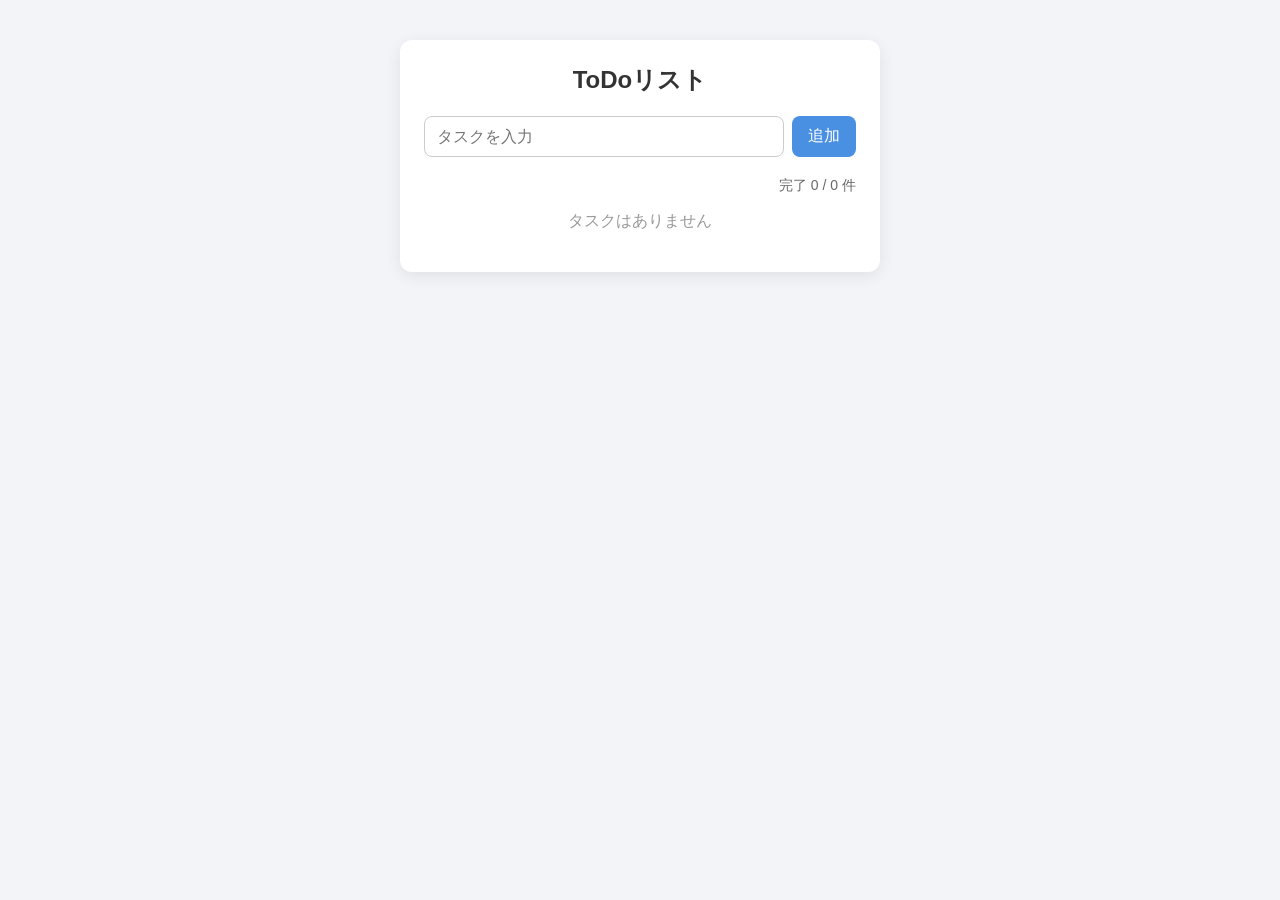
==== index.html @ fb139839 "ToDoリスト基本機能（追加・完了・削除）を実装" ====
<!DOCTYPE html>
<html lang="ja">
<head>
  <meta charset="UTF-8">
  <meta name="viewport" content="width=device-width, initial-scale=1.0">
  <title>ToDoリスト</title>
  <style>
    * {
      box-sizing: border-box;
    }

    body {
      margin: 0;
      padding: 40px 16px;
      font-family: "Hiragino Sans", "Noto Sans JP", "Yu Gothic", sans-serif;
      background: #f2f4f7;
      color: #333;
    }

    .container {
      max-width: 480px;
      margin: 0 auto;
      padding: 24px;
      background: #fff;
      border-radius: 12px;
      box-shadow: 0 4px 16px rgba(0, 0, 0, 0.08);
    }

    h1 {
      margin: 0 0 20px;
      font-size: 24px;
      text-align: center;
    }

    .form {
      display: flex;
      gap: 8px;
      margin-bottom: 20px;
    }

    .form input {
      flex: 1;
      padding: 10px 12px;
      font-size: 16px;
      border: 1px solid #ccc;
      border-radius: 8px;
      outline: none;
    }

    .form input:focus {
      border-color: #4a90e2;
    }

    .form button {
      padding: 10px 16px;
      font-size: 16px;
      color: #fff;
      background: #4a90e2;
      border: none;
      border-radius: 8px;
      cursor: pointer;
    }

    .form button:hover {
      background: #357abd;
    }

    .list {
      margin: 0;
      padding: 0;
      list-style: none;
    }

    .item {
      display: flex;
      align-items: center;
      justify-content: space-between;
      gap: 8px;
      padding: 12px;
      margin-bottom: 8px;
      background: #fff;
      border-radius: 8px;
      box-shadow: 0 1px 4px rgba(0, 0, 0, 0.1);
    }

    .item-text {
      flex: 1;
      cursor: pointer;
      word-break: break-all;
    }

    .item.done .item-text {
      color: #aaa;
      text-decoration: line-through;
    }

    .delete-btn {
      padding: 6px 10px;
      font-size: 14px;
      color: #fff;
      background: #e25c5c;
      border: none;
      border-radius: 6px;
      cursor: pointer;
    }

    .delete-btn:hover {
      background: #c94444;
    }

    .empty {
      color: #999;
      text-align: center;
    }

    .count {
      margin: 0 0 12px;
      font-size: 14px;
      color: #666;
      text-align: right;
    }
  </style>
</head>
<body>
  <div class="container">
    <h1>ToDoリスト</h1>

    <form class="form" id="todo-form">
      <input type="text" id="todo-input" placeholder="タスクを入力" autocomplete="off">
      <button type="submit">追加</button>
    </form>

    <p class="count" id="todo-count"></p>

    <ul class="list" id="todo-list"></ul>
  </div>

  <script>
    // タスクを管理する配列
    const todos = [];

    const form = document.getElementById("todo-form");
    const input = document.getElementById("todo-input");
    const list = document.getElementById("todo-list");
    const count = document.getElementById("todo-count");

    // 配列の内容をもとにリストを描画する
    function render() {
      list.innerHTML = "";

      // 完了件数 / 総件数
      const doneCount = todos.filter((todo) => todo.done).length;
      count.textContent = `完了 ${doneCount} / ${todos.length} 件`;

      if (todos.length === 0) {
        const empty = document.createElement("p");
        empty.className = "empty";
        empty.textContent = "タスクはありません";
        list.appendChild(empty);
        return;
      }

      todos.forEach((todo, index) => {
        const li = document.createElement("li");
        li.className = "item" + (todo.done ? " done" : "");

        const text = document.createElement("span");
        text.className = "item-text";
        text.textContent = todo.text;
        text.addEventListener("click", () => {
          todos[index].done = !todos[index].done;
          render();
        });

        const deleteBtn = document.createElement("button");
        deleteBtn.className = "delete-btn";
        deleteBtn.textContent = "削除";
        deleteBtn.addEventListener("click", () => {
          todos.splice(index, 1);
          render();
        });

        li.appendChild(text);
        li.appendChild(deleteBtn);
        list.appendChild(li);
      });
    }

    // タスクを追加する
    // <form> の submit イベントなので、追加ボタンでもEnterキーでも呼ばれる
    form.addEventListener("submit", (e) => {
      e.preventDefault();
      const text = input.value.trim();
      // 空欄やスペースだけの入力は追加しない
      if (text === "") return;

      todos.push({ text: text, done: false });
      input.value = "";
      render();
    });

    render();
  </script>
</body>
</html>
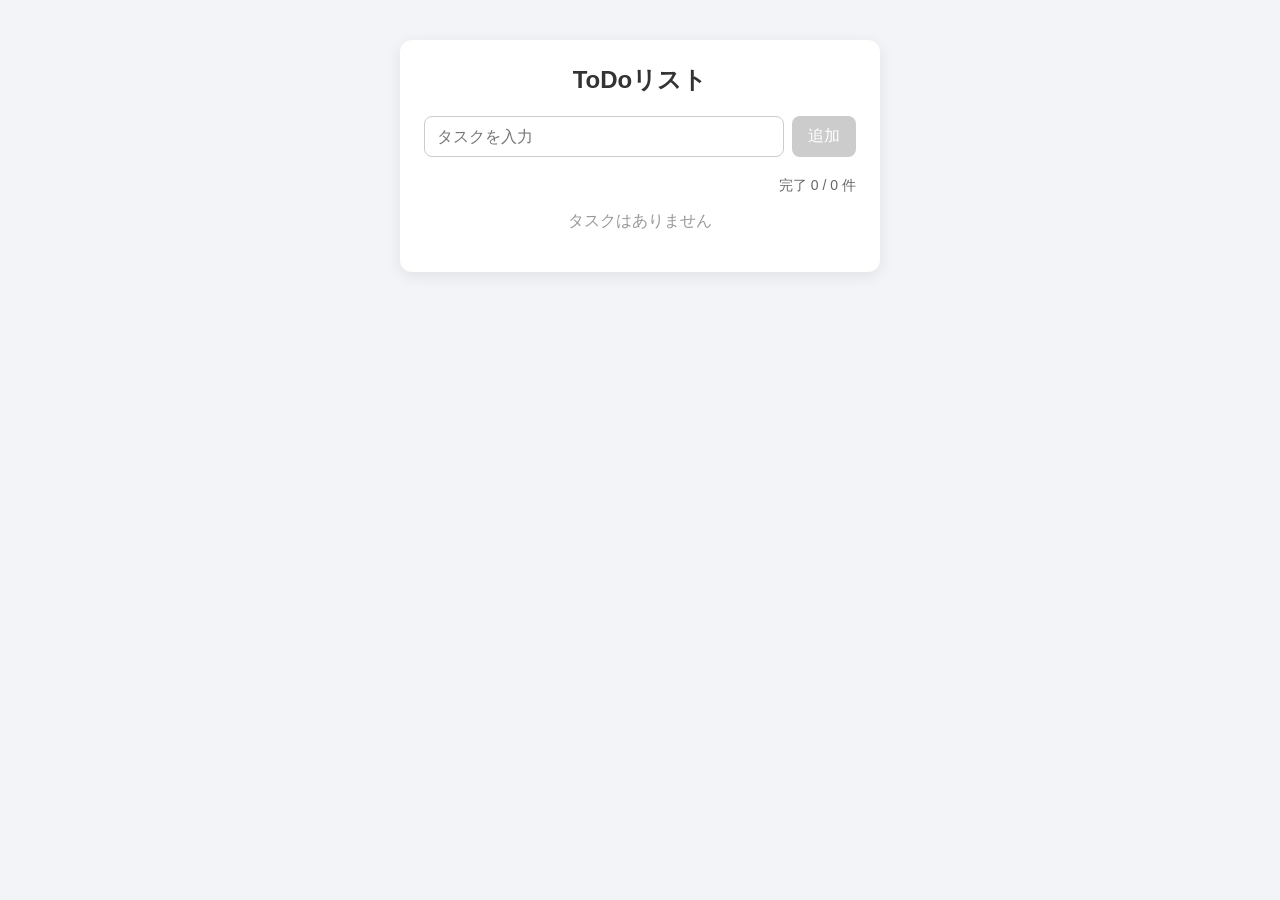
==== commit 8b2a4478: "空欄のときは追加ボタンを押せないようにした" ====
--- a/index.html
+++ b/index.html
@@ -63,6 +63,12 @@
 
     .form button:hover {
       background: #357abd;
+    }
+
+    /* 空欄のときは押せないことが分かるようにグレーにする */
+    .form button:disabled {
+      background: #ccc;
+      cursor: not-allowed;
     }
 
     .list {
@@ -127,7 +133,7 @@
 
     <form class="form" id="todo-form">
       <input type="text" id="todo-input" placeholder="タスクを入力" autocomplete="off">
-      <button type="submit">追加</button>
+      <button type="submit" id="add-btn" disabled>追加</button>
     </form>
 
     <p class="count" id="todo-count"></p>
@@ -141,6 +147,7 @@
 
     const form = document.getElementById("todo-form");
     const input = document.getElementById("todo-input");
+    const addBtn = document.getElementById("add-btn");
     const list = document.getElementById("todo-list");
     const count = document.getElementById("todo-count");
 
@@ -196,8 +203,15 @@
 
       todos.push({ text: text, done: false });
       input.value = "";
+      updateAddButton();
       render();
     });
+
+    // 入力欄が空（スペースだけも含む）のときは追加ボタンを押せなくする
+    function updateAddButton() {
+      addBtn.disabled = input.value.trim() === "";
+    }
+    input.addEventListener("input", updateAddButton);
 
     render();
   </script>
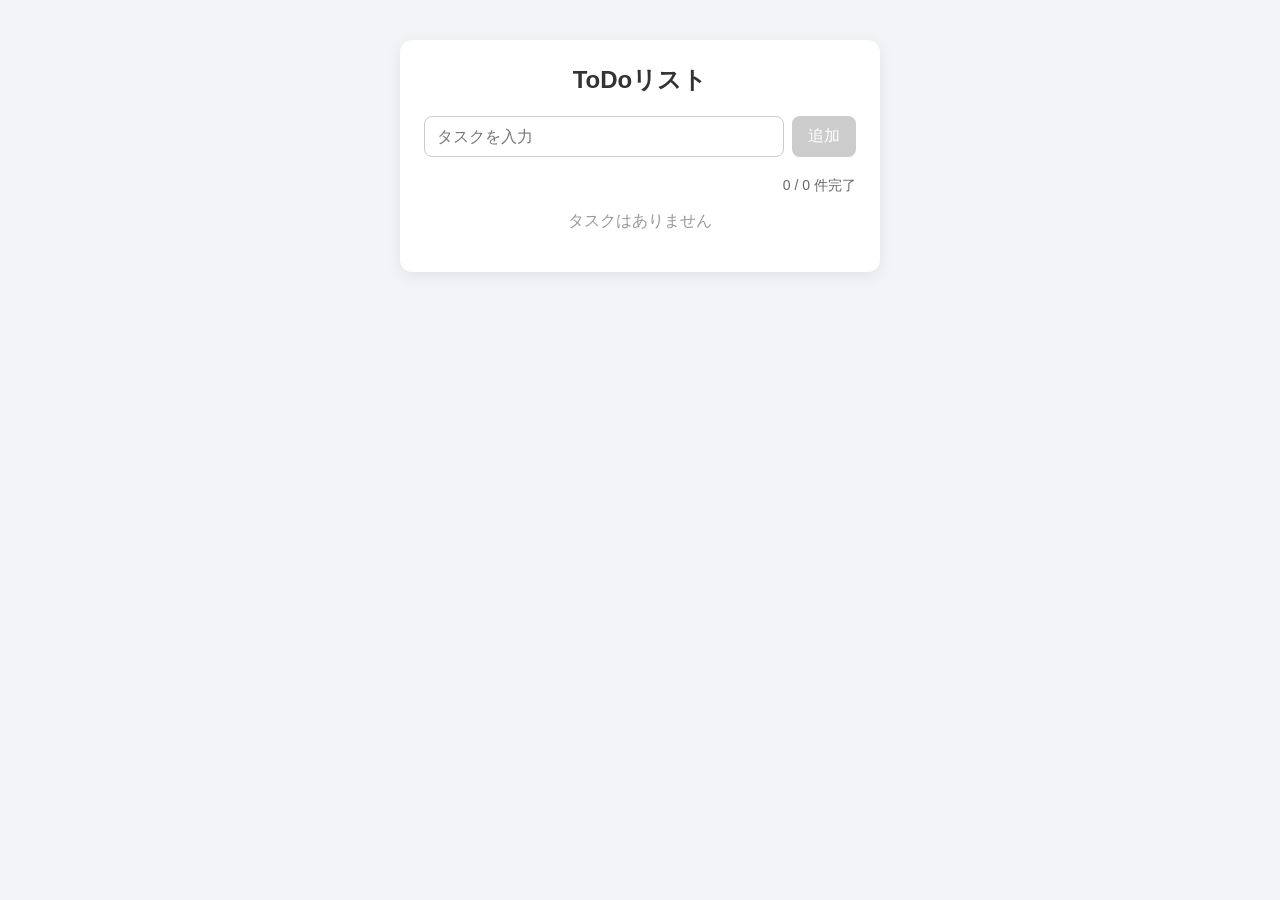
==== commit 3798749b: "件数表示を「2 / 5 件完了」の形に変更" ====
--- a/index.html
+++ b/index.html
@@ -157,7 +157,7 @@
 
       // 完了件数 / 総件数
       const doneCount = todos.filter((todo) => todo.done).length;
-      count.textContent = `完了 ${doneCount} / ${todos.length} 件`;
+      count.textContent = `${doneCount} / ${todos.length} 件完了`;
 
       if (todos.length === 0) {
         const empty = document.createElement("p");
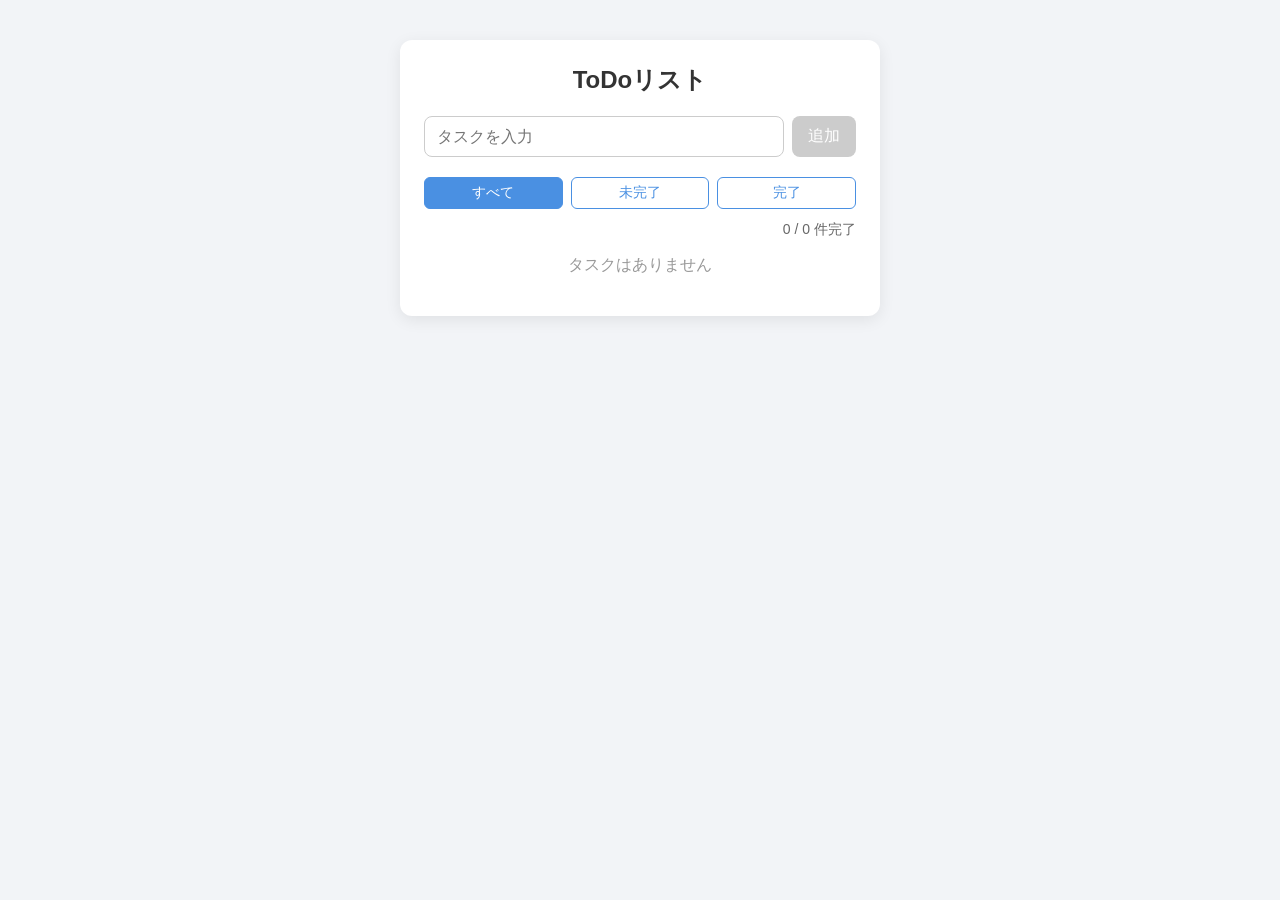
==== commit 6e980c23: "「すべて / 未完了 / 完了」で絞り込むフィルター機能を追加 Co-Authored-By: Claude Opus 5.5 <noreply@anthropic.com>" ====
--- a/index.html
+++ b/index.html
@@ -119,6 +119,29 @@
       text-align: center;
     }
 
+    .filters {
+      display: flex;
+      gap: 8px;
+      margin-bottom: 12px;
+    }
+
+    .filter-btn {
+      flex: 1;
+      padding: 6px 0;
+      font-size: 14px;
+      color: #4a90e2;
+      background: #fff;
+      border: 1px solid #4a90e2;
+      border-radius: 6px;
+      cursor: pointer;
+    }
+
+    /* 選ばれているフィルターは塗りつぶして目立たせる */
+    .filter-btn.active {
+      color: #fff;
+      background: #4a90e2;
+    }
+
     .count {
       margin: 0 0 12px;
       font-size: 14px;
@@ -136,6 +159,12 @@
       <button type="submit" id="add-btn" disabled>追加</button>
     </form>
 
+    <div class="filters" id="filters">
+      <button type="button" class="filter-btn active" data-filter="all">すべて</button>
+      <button type="button" class="filter-btn" data-filter="active">未完了</button>
+      <button type="button" class="filter-btn" data-filter="done">完了</button>
+    </div>
+
     <p class="count" id="todo-count"></p>
 
     <ul class="list" id="todo-list"></ul>
@@ -150,24 +179,42 @@
     const addBtn = document.getElementById("add-btn");
     const list = document.getElementById("todo-list");
     const count = document.getElementById("todo-count");
+    const filters = document.getElementById("filters");
+
+    // 今選ばれているフィルター（"all" / "active" / "done"）
+    let currentFilter = "all";
+
+    // フィルターごとの「表示する条件」と「0件のときのメッセージ」
+    const filterRules = {
+      all: { match: () => true, emptyText: "タスクはありません" },
+      active: { match: (todo) => !todo.done, emptyText: "未完了のタスクはありません" },
+      done: { match: (todo) => todo.done, emptyText: "完了したタスクはありません" },
+    };
 
     // 配列の内容をもとにリストを描画する
     function render() {
       list.innerHTML = "";
 
-      // 完了件数 / 総件数
+      // 完了件数 / 総件数（フィルターに関係なく全体の数を出す）
       const doneCount = todos.filter((todo) => todo.done).length;
       count.textContent = `${doneCount} / ${todos.length} 件完了`;
 
-      if (todos.length === 0) {
+      // 表示するタスクだけを選ぶ
+      // 完了・削除のときに todos の何番目かが必要なので、元の index も一緒に持っておく
+      const rule = filterRules[currentFilter];
+      const visibleTodos = todos
+        .map((todo, index) => ({ todo, index }))
+        .filter(({ todo }) => rule.match(todo));
+
+      if (visibleTodos.length === 0) {
         const empty = document.createElement("p");
         empty.className = "empty";
-        empty.textContent = "タスクはありません";
+        empty.textContent = rule.emptyText;
         list.appendChild(empty);
         return;
       }
 
-      todos.forEach((todo, index) => {
+      visibleTodos.forEach(({ todo, index }) => {
         const li = document.createElement("li");
         li.className = "item" + (todo.done ? " done" : "");
 
@@ -213,6 +260,18 @@
     }
     input.addEventListener("input", updateAddButton);
 
+    // フィルターボタンを押したら、選ばれた条件で表示し直す
+    filters.addEventListener("click", (e) => {
+      const button = e.target.closest(".filter-btn");
+      if (!button) return;
+
+      currentFilter = button.dataset.filter;
+      filters.querySelectorAll(".filter-btn").forEach((btn) => {
+        btn.classList.toggle("active", btn === button);
+      });
+      render();
+    });
+
     render();
   </script>
 </body>
